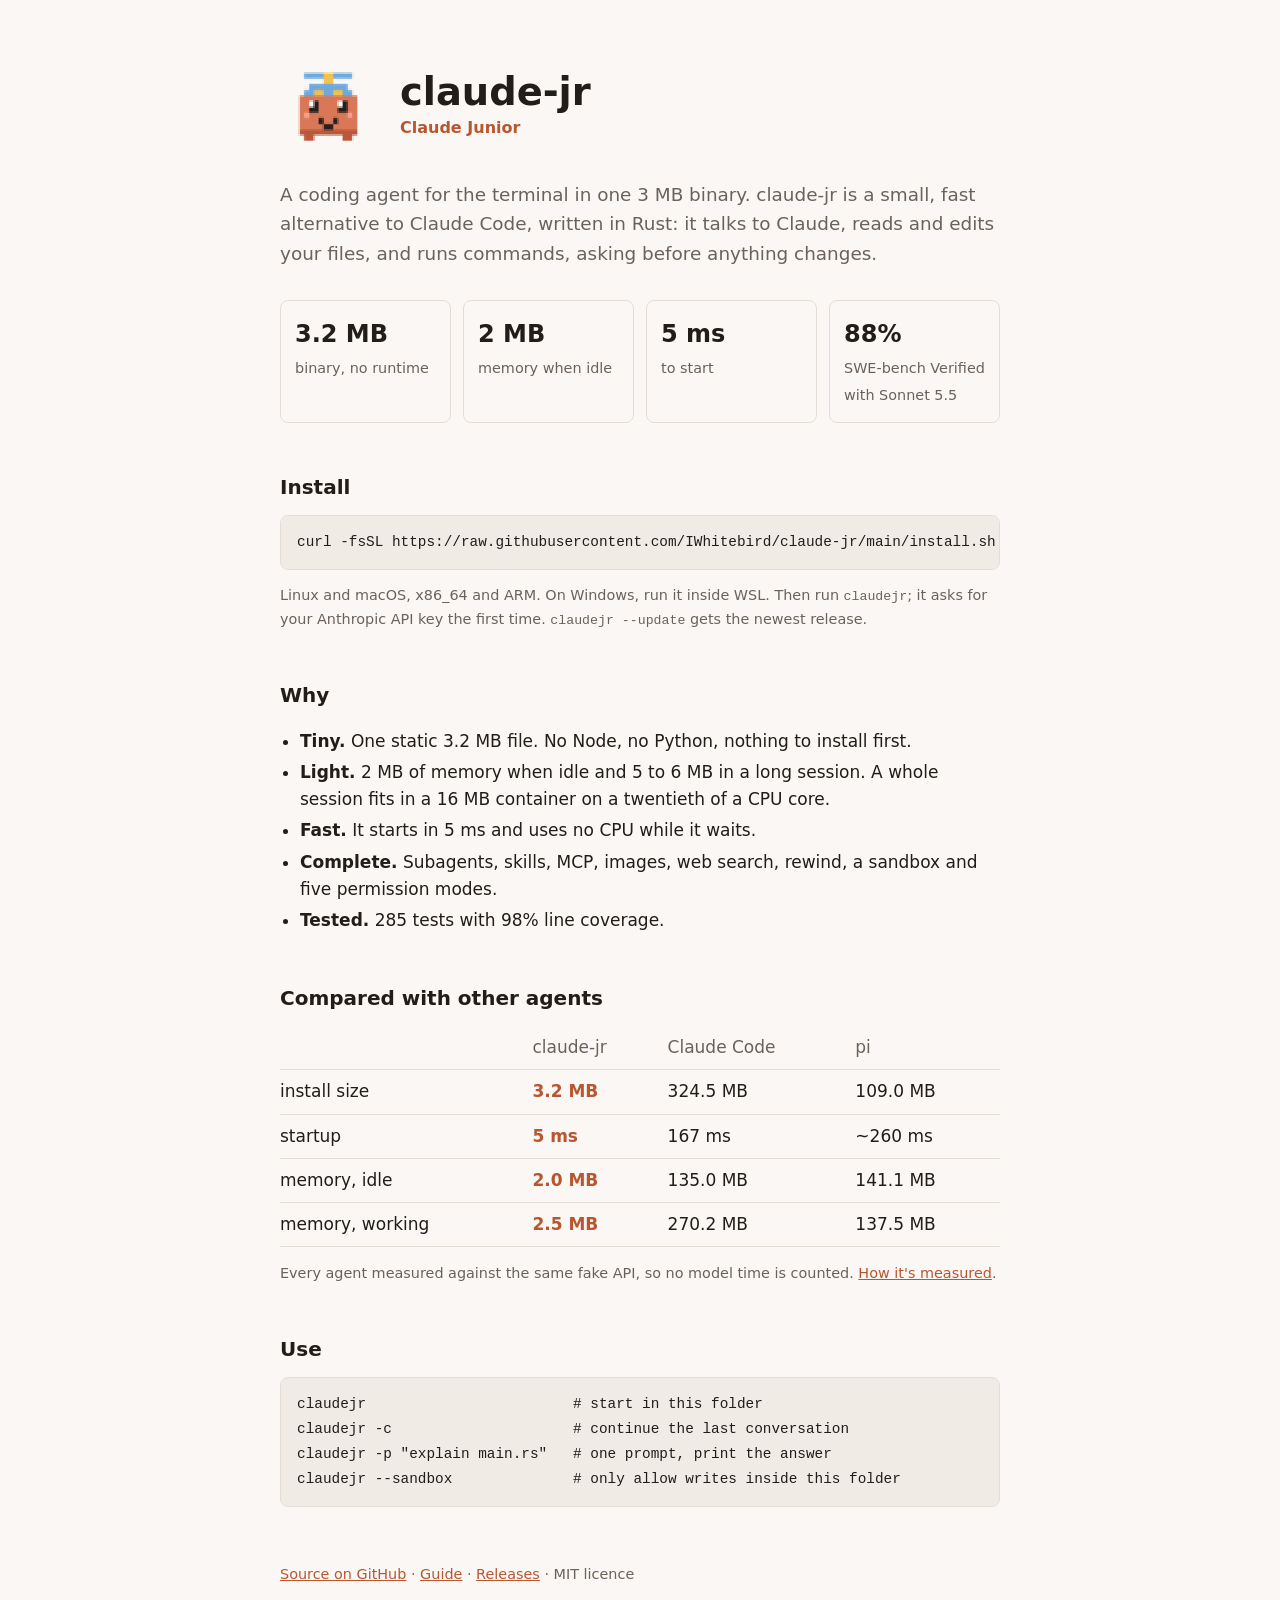
==== docs/index.html @ 4948e5b5 "A web page for the project, with a preview image, for search and sharing" ====
<!doctype html>
<html lang="en">
<head>
<meta charset="utf-8">
<meta name="viewport" content="width=device-width, initial-scale=1">
<title>claude-jr (Claude Junior): a coding agent for the terminal in one 3 MB Rust binary</title>
<meta name="description" content="claude-jr, or Claude Junior, is a small, fast coding agent for the terminal and a lightweight Claude Code alternative. One 3 MB Rust binary, 2 MB of memory when idle, 5 ms to start. Subagents, skills, MCP, a sandbox, and 88% on SWE-bench Verified.">
<meta name="keywords" content="claude-jr, claude junior, claude code alternative, coding agent, AI coding agent, terminal, CLI, Rust, Anthropic, Claude, lightweight, minimal">
<link rel="canonical" href="https://iwhitebird.github.io/claude-jr/">
<link rel="icon" type="image/png" href="favicon.png">
<meta property="og:type" content="website">
<meta property="og:site_name" content="claude-jr">
<meta property="og:title" content="claude-jr (Claude Junior): a coding agent for the terminal in one 3 MB binary">
<meta property="og:description" content="A small, fast Claude Code alternative written in Rust. 2 MB of memory when idle, 5 ms to start, 88% on SWE-bench Verified.">
<meta property="og:url" content="https://iwhitebird.github.io/claude-jr/">
<meta property="og:image" content="https://iwhitebird.github.io/claude-jr/social.png">
<meta property="og:image:width" content="1280">
<meta property="og:image:height" content="640">
<meta name="twitter:card" content="summary_large_image">
<meta name="twitter:title" content="claude-jr (Claude Junior)">
<meta name="twitter:description" content="A coding agent for the terminal in one 3 MB Rust binary. 2 MB of memory when idle.">
<meta name="twitter:image" content="https://iwhitebird.github.io/claude-jr/social.png">
<script type="application/ld+json">
{
  "@context": "https://schema.org",
  "@type": "SoftwareApplication",
  "name": "claude-jr",
  "alternateName": "Claude Junior",
  "description": "A small, fast coding agent for the terminal, written in Rust. A lightweight Claude Code alternative.",
  "applicationCategory": "DeveloperApplication",
  "operatingSystem": "Linux, macOS",
  "softwareVersion": "0.1.2",
  "license": "https://opensource.org/licenses/MIT",
  "url": "https://iwhitebird.github.io/claude-jr/",
  "downloadUrl": "https://github.com/IWhitebird/claude-jr/releases/latest",
  "codeRepository": "https://github.com/IWhitebird/claude-jr",
  "offers": { "@type": "Offer", "price": "0", "priceCurrency": "USD" }
}
</script>
<style>
  :root { --bg: #14110f; --fg: #ece6df; --dim: #a69d94; --line: #2c2723; --accent: #d97757; --code: #1d1916; }
  @media (prefers-color-scheme: light) {
    :root { --bg: #faf7f4; --fg: #221d19; --dim: #6b625a; --line: #e4ddd6; --accent: #b8562f; --code: #f0ebe5; }
  }
  * { box-sizing: border-box; }
  body { margin: 0; background: var(--bg); color: var(--fg);
         font: 17px/1.6 system-ui, -apple-system, "Segoe UI", Roboto, sans-serif; }
  main { max-width: 760px; margin: 0 auto; padding: 56px 20px 72px; }
  header { display: flex; gap: 24px; align-items: center; }
  header img { width: 96px; height: 96px; image-rendering: pixelated; flex: none; }
  h1 { font-size: 2.4rem; line-height: 1.1; margin: 0; }
  h1 small { display: block; font-size: 1rem; color: var(--accent); font-weight: 600; margin-top: 6px; }
  .lead { font-size: 1.15rem; color: var(--dim); margin: 28px 0 0; }
  h2 { font-size: 1.25rem; margin: 48px 0 12px; }
  pre, code { font-family: ui-monospace, "SF Mono", Menlo, Consolas, monospace; font-size: 0.92em; }
  pre { background: var(--code); border: 1px solid var(--line); border-radius: 8px;
        padding: 14px 16px; overflow-x: auto; margin: 12px 0; }
  .numbers { display: grid; grid-template-columns: repeat(4, 1fr); gap: 12px; margin: 32px 0 0; }
  .numbers div { border: 1px solid var(--line); border-radius: 8px; padding: 14px; }
  .numbers b { display: block; font-size: 1.5rem; }
  .numbers span { color: var(--dim); font-size: 0.9rem; }
  @media (max-width: 620px) { .numbers { grid-template-columns: repeat(2, 1fr); } }
  .table { overflow-x: auto; }
  table { border-collapse: collapse; width: 100%; font-variant-numeric: tabular-nums; }
  th, td { text-align: left; padding: 8px 12px 8px 0; border-bottom: 1px solid var(--line); white-space: nowrap; }
  th { color: var(--dim); font-weight: 500; }
  td.us { color: var(--accent); font-weight: 600; }
  ul { padding-left: 20px; }
  li { margin: 4px 0; }
  a { color: var(--accent); }
  .small { color: var(--dim); font-size: 0.9rem; }
  footer { margin-top: 56px; color: var(--dim); font-size: 0.9rem; }
</style>
</head>
<body>
<main>
  <header>
    <img src="favicon.png" alt="claude-jr (Claude Junior) mascot" width="96" height="96">
    <h1>claude-jr <small>Claude Junior</small></h1>
  </header>

  <p class="lead">A coding agent for the terminal in one 3 MB binary. claude-jr is a small, fast
  alternative to Claude Code, written in Rust: it talks to Claude, reads and edits your files, and
  runs commands, asking before anything changes.</p>

  <div class="numbers">
    <div><b>3.2 MB</b><span>binary, no runtime</span></div>
    <div><b>2 MB</b><span>memory when idle</span></div>
    <div><b>5 ms</b><span>to start</span></div>
    <div><b>88%</b><span>SWE-bench Verified with Sonnet 5.5</span></div>
  </div>

  <h2>Install</h2>
  <pre><code>curl -fsSL https://raw.githubusercontent.com/IWhitebird/claude-jr/main/install.sh | sh</code></pre>
  <p class="small">Linux and macOS, x86_64 and ARM. On Windows, run it inside WSL. Then run
  <code>claudejr</code>; it asks for your Anthropic API key the first time.
  <code>claudejr --update</code> gets the newest release.</p>

  <h2>Why</h2>
  <ul>
    <li><b>Tiny.</b> One static 3.2 MB file. No Node, no Python, nothing to install first.</li>
    <li><b>Light.</b> 2 MB of memory when idle and 5 to 6 MB in a long session. A whole session fits in a 16 MB container on a twentieth of a CPU core.</li>
    <li><b>Fast.</b> It starts in 5 ms and uses no CPU while it waits.</li>
    <li><b>Complete.</b> Subagents, skills, MCP, images, web search, rewind, a sandbox and five permission modes.</li>
    <li><b>Tested.</b> 285 tests with 98% line coverage.</li>
  </ul>

  <h2>Compared with other agents</h2>
  <div class="table">
  <table>
    <tr><th></th><th>claude-jr</th><th>Claude Code</th><th>pi</th></tr>
    <tr><td>install size</td><td class="us">3.2 MB</td><td>324.5 MB</td><td>109.0 MB</td></tr>
    <tr><td>startup</td><td class="us">5 ms</td><td>167 ms</td><td>~260 ms</td></tr>
    <tr><td>memory, idle</td><td class="us">2.0 MB</td><td>135.0 MB</td><td>141.1 MB</td></tr>
    <tr><td>memory, working</td><td class="us">2.5 MB</td><td>270.2 MB</td><td>137.5 MB</td></tr>
  </table>
  </div>
  <p class="small">Every agent measured against the same fake API, so no model time is counted.
  <a href="https://github.com/IWhitebird/claude-jr/blob/main/docs/BENCHMARKS.md">How it's measured</a>.</p>

  <h2>Use</h2>
  <pre><code>claudejr                        # start in this folder
claudejr -c                     # continue the last conversation
claudejr -p "explain main.rs"   # one prompt, print the answer
claudejr --sandbox              # only allow writes inside this folder</code></pre>

  <footer>
    <a href="https://github.com/IWhitebird/claude-jr">Source on GitHub</a> ·
    <a href="https://github.com/IWhitebird/claude-jr/blob/main/docs/GUIDE.md">Guide</a> ·
    <a href="https://github.com/IWhitebird/claude-jr/releases/latest">Releases</a> ·
    MIT licence
  </footer>
</main>
</body>
</html>
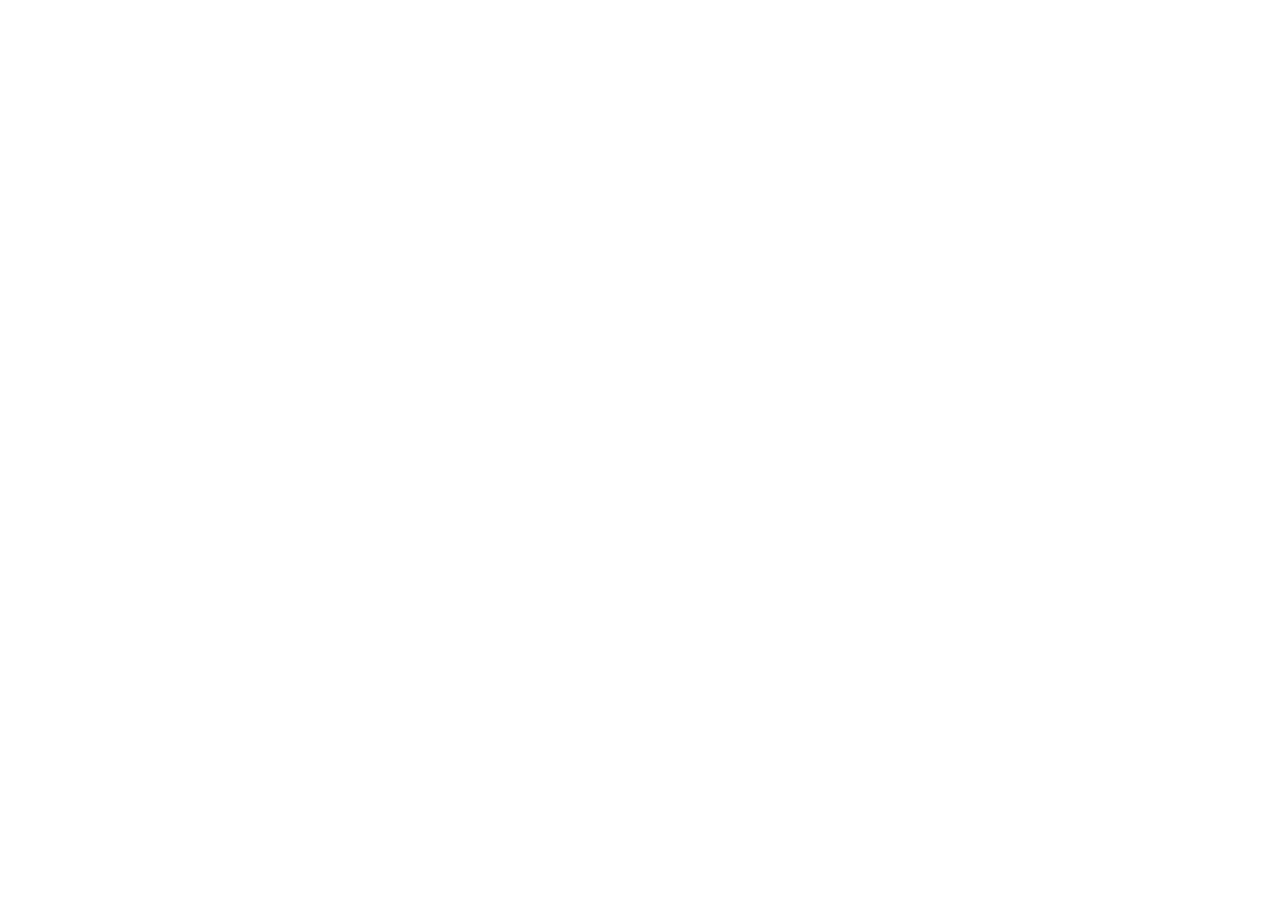
==== commit 18268107: "The website moves to claudejr.iwhitebird.com; the old page redirects there" ====
--- a/docs/index.html
+++ b/docs/index.html
@@ -2,134 +2,12 @@
 <html lang="en">
 <head>
 <meta charset="utf-8">
-<meta name="viewport" content="width=device-width, initial-scale=1">
-<title>claude-jr (Claude Junior): a coding agent for the terminal in one 3 MB Rust binary</title>
-<meta name="description" content="claude-jr, or Claude Junior, is a small, fast coding agent for the terminal and a lightweight Claude Code alternative. One 3 MB Rust binary, 2 MB of memory when idle, 5 ms to start. Subagents, skills, MCP, a sandbox, and 88% on SWE-bench Verified.">
-<meta name="keywords" content="claude-jr, claude junior, claude code alternative, coding agent, AI coding agent, terminal, CLI, Rust, Anthropic, Claude, lightweight, minimal">
-<link rel="canonical" href="https://iwhitebird.github.io/claude-jr/">
-<link rel="icon" type="image/png" href="favicon.png">
-<meta property="og:type" content="website">
-<meta property="og:site_name" content="claude-jr">
-<meta property="og:title" content="claude-jr (Claude Junior): a coding agent for the terminal in one 3 MB binary">
-<meta property="og:description" content="A small, fast Claude Code alternative written in Rust. 2 MB of memory when idle, 5 ms to start, 88% on SWE-bench Verified.">
-<meta property="og:url" content="https://iwhitebird.github.io/claude-jr/">
-<meta property="og:image" content="https://iwhitebird.github.io/claude-jr/social.png">
-<meta property="og:image:width" content="1280">
-<meta property="og:image:height" content="640">
-<meta name="twitter:card" content="summary_large_image">
-<meta name="twitter:title" content="claude-jr (Claude Junior)">
-<meta name="twitter:description" content="A coding agent for the terminal in one 3 MB Rust binary. 2 MB of memory when idle.">
-<meta name="twitter:image" content="https://iwhitebird.github.io/claude-jr/social.png">
-<script type="application/ld+json">
-{
-  "@context": "https://schema.org",
-  "@type": "SoftwareApplication",
-  "name": "claude-jr",
-  "alternateName": "Claude Junior",
-  "description": "A small, fast coding agent for the terminal, written in Rust. A lightweight Claude Code alternative.",
-  "applicationCategory": "DeveloperApplication",
-  "operatingSystem": "Linux, macOS",
-  "softwareVersion": "0.1.2",
-  "license": "https://opensource.org/licenses/MIT",
-  "url": "https://iwhitebird.github.io/claude-jr/",
-  "downloadUrl": "https://github.com/IWhitebird/claude-jr/releases/latest",
-  "codeRepository": "https://github.com/IWhitebird/claude-jr",
-  "offers": { "@type": "Offer", "price": "0", "priceCurrency": "USD" }
-}
-</script>
-<style>
-  :root { --bg: #14110f; --fg: #ece6df; --dim: #a69d94; --line: #2c2723; --accent: #d97757; --code: #1d1916; }
-  @media (prefers-color-scheme: light) {
-    :root { --bg: #faf7f4; --fg: #221d19; --dim: #6b625a; --line: #e4ddd6; --accent: #b8562f; --code: #f0ebe5; }
-  }
-  * { box-sizing: border-box; }
-  body { margin: 0; background: var(--bg); color: var(--fg);
-         font: 17px/1.6 system-ui, -apple-system, "Segoe UI", Roboto, sans-serif; }
-  main { max-width: 760px; margin: 0 auto; padding: 56px 20px 72px; }
-  header { display: flex; gap: 24px; align-items: center; }
-  header img { width: 96px; height: 96px; image-rendering: pixelated; flex: none; }
-  h1 { font-size: 2.4rem; line-height: 1.1; margin: 0; }
-  h1 small { display: block; font-size: 1rem; color: var(--accent); font-weight: 600; margin-top: 6px; }
-  .lead { font-size: 1.15rem; color: var(--dim); margin: 28px 0 0; }
-  h2 { font-size: 1.25rem; margin: 48px 0 12px; }
-  pre, code { font-family: ui-monospace, "SF Mono", Menlo, Consolas, monospace; font-size: 0.92em; }
-  pre { background: var(--code); border: 1px solid var(--line); border-radius: 8px;
-        padding: 14px 16px; overflow-x: auto; margin: 12px 0; }
-  .numbers { display: grid; grid-template-columns: repeat(4, 1fr); gap: 12px; margin: 32px 0 0; }
-  .numbers div { border: 1px solid var(--line); border-radius: 8px; padding: 14px; }
-  .numbers b { display: block; font-size: 1.5rem; }
-  .numbers span { color: var(--dim); font-size: 0.9rem; }
-  @media (max-width: 620px) { .numbers { grid-template-columns: repeat(2, 1fr); } }
-  .table { overflow-x: auto; }
-  table { border-collapse: collapse; width: 100%; font-variant-numeric: tabular-nums; }
-  th, td { text-align: left; padding: 8px 12px 8px 0; border-bottom: 1px solid var(--line); white-space: nowrap; }
-  th { color: var(--dim); font-weight: 500; }
-  td.us { color: var(--accent); font-weight: 600; }
-  ul { padding-left: 20px; }
-  li { margin: 4px 0; }
-  a { color: var(--accent); }
-  .small { color: var(--dim); font-size: 0.9rem; }
-  footer { margin-top: 56px; color: var(--dim); font-size: 0.9rem; }
-</style>
+<title>claude-jr has moved to claudejr.iwhitebird.com</title>
+<link rel="canonical" href="https://claudejr.iwhitebird.com/">
+<meta http-equiv="refresh" content="0; url=https://claudejr.iwhitebird.com/">
+<meta name="robots" content="noindex">
 </head>
 <body>
-<main>
-  <header>
-    <img src="favicon.png" alt="claude-jr (Claude Junior) mascot" width="96" height="96">
-    <h1>claude-jr <small>Claude Junior</small></h1>
-  </header>
-
-  <p class="lead">A coding agent for the terminal in one 3 MB binary. claude-jr is a small, fast
-  alternative to Claude Code, written in Rust: it talks to Claude, reads and edits your files, and
-  runs commands, asking before anything changes.</p>
-
-  <div class="numbers">
-    <div><b>3.2 MB</b><span>binary, no runtime</span></div>
-    <div><b>2 MB</b><span>memory when idle</span></div>
-    <div><b>5 ms</b><span>to start</span></div>
-    <div><b>88%</b><span>SWE-bench Verified with Sonnet 5.5</span></div>
-  </div>
-
-  <h2>Install</h2>
-  <pre><code>curl -fsSL https://raw.githubusercontent.com/IWhitebird/claude-jr/main/install.sh | sh</code></pre>
-  <p class="small">Linux and macOS, x86_64 and ARM. On Windows, run it inside WSL. Then run
-  <code>claudejr</code>; it asks for your Anthropic API key the first time.
-  <code>claudejr --update</code> gets the newest release.</p>
-
-  <h2>Why</h2>
-  <ul>
-    <li><b>Tiny.</b> One static 3.2 MB file. No Node, no Python, nothing to install first.</li>
-    <li><b>Light.</b> 2 MB of memory when idle and 5 to 6 MB in a long session. A whole session fits in a 16 MB container on a twentieth of a CPU core.</li>
-    <li><b>Fast.</b> It starts in 5 ms and uses no CPU while it waits.</li>
-    <li><b>Complete.</b> Subagents, skills, MCP, images, web search, rewind, a sandbox and five permission modes.</li>
-    <li><b>Tested.</b> 285 tests with 98% line coverage.</li>
-  </ul>
-
-  <h2>Compared with other agents</h2>
-  <div class="table">
-  <table>
-    <tr><th></th><th>claude-jr</th><th>Claude Code</th><th>pi</th></tr>
-    <tr><td>install size</td><td class="us">3.2 MB</td><td>324.5 MB</td><td>109.0 MB</td></tr>
-    <tr><td>startup</td><td class="us">5 ms</td><td>167 ms</td><td>~260 ms</td></tr>
-    <tr><td>memory, idle</td><td class="us">2.0 MB</td><td>135.0 MB</td><td>141.1 MB</td></tr>
-    <tr><td>memory, working</td><td class="us">2.5 MB</td><td>270.2 MB</td><td>137.5 MB</td></tr>
-  </table>
-  </div>
-  <p class="small">Every agent measured against the same fake API, so no model time is counted.
-  <a href="https://github.com/IWhitebird/claude-jr/blob/main/docs/BENCHMARKS.md">How it's measured</a>.</p>
-
-  <h2>Use</h2>
-  <pre><code>claudejr                        # start in this folder
-claudejr -c                     # continue the last conversation
-claudejr -p "explain main.rs"   # one prompt, print the answer
-claudejr --sandbox              # only allow writes inside this folder</code></pre>
-
-  <footer>
-    <a href="https://github.com/IWhitebird/claude-jr">Source on GitHub</a> ·
-    <a href="https://github.com/IWhitebird/claude-jr/blob/main/docs/GUIDE.md">Guide</a> ·
-    <a href="https://github.com/IWhitebird/claude-jr/releases/latest">Releases</a> ·
-    MIT licence
-  </footer>
-</main>
+<p>claude-jr's website is now at <a href="https://claudejr.iwhitebird.com/">claudejr.iwhitebird.com</a>.</p>
 </body>
 </html>
